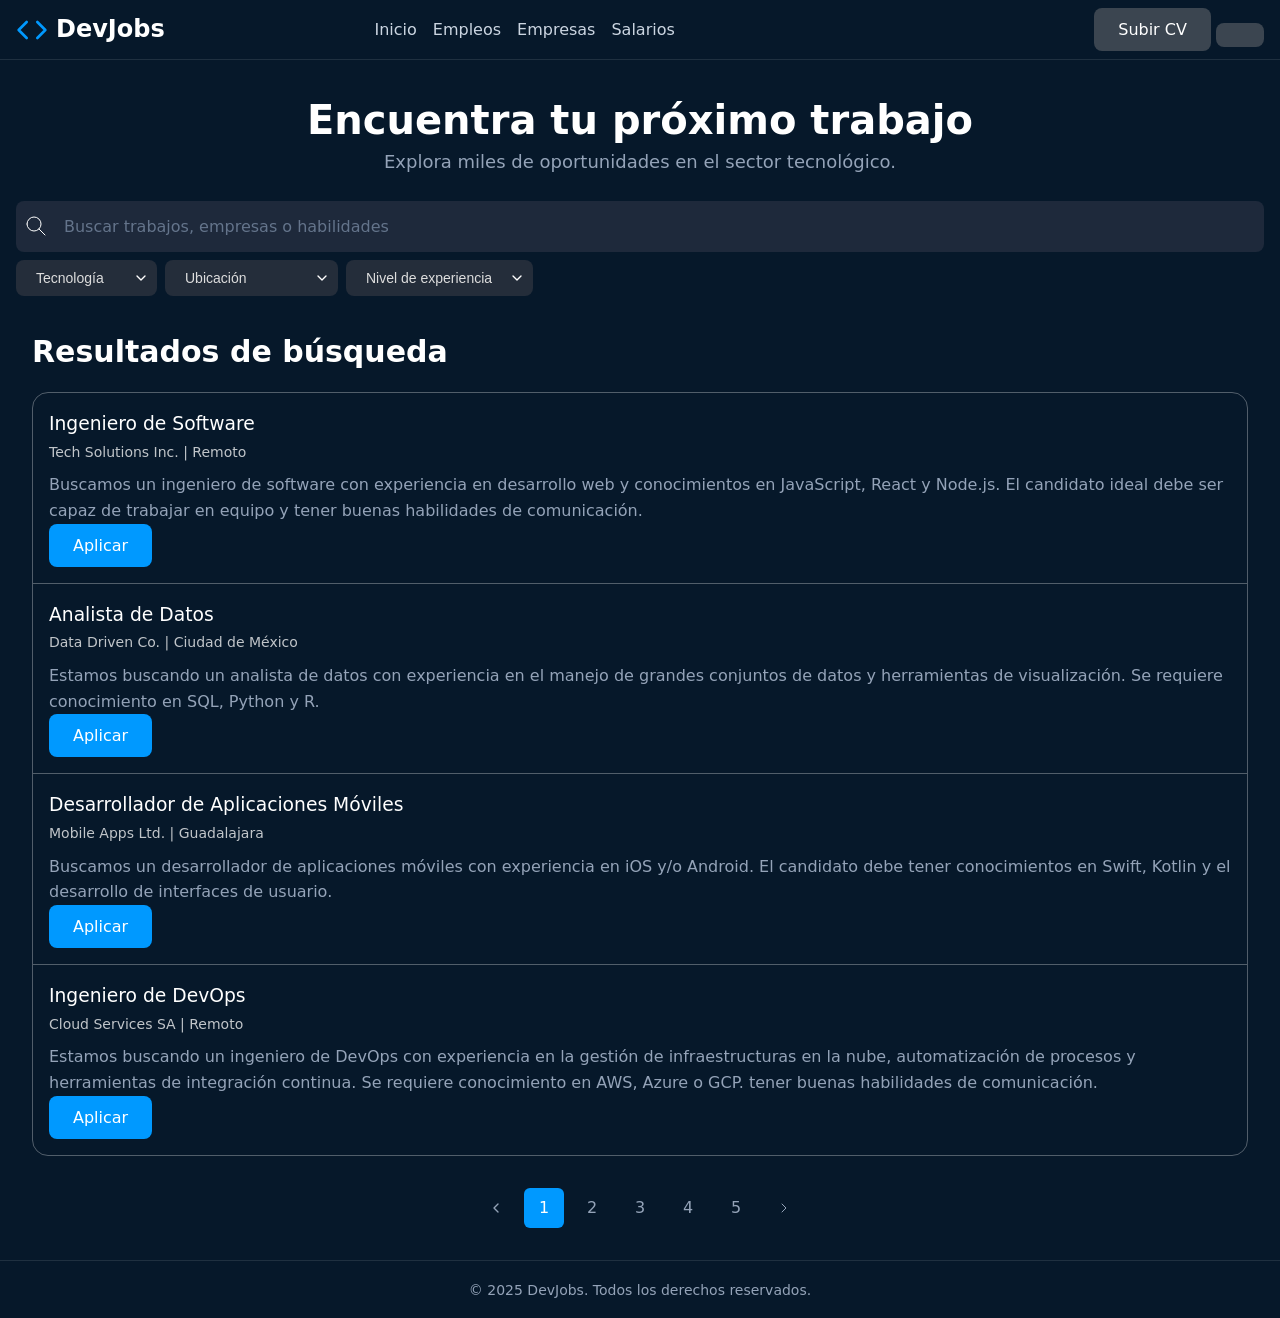
==== pages/empleos.html @ bea372c2 "empleos page and styles" ====
<!doctype html>
<html lang="es">
  <head>
    <title>DevJobs - Empleos</title>
    <meta charset="UTF-8" />
    <meta
      name="description"
      content="Listado con empleos y filtros para encontrar el trabajo de tus sueños."
    />
    <meta
      property="og:title"
      content="DevJobs | Encuentra tu próximo trabajo como desarrollador"
    />
    <meta
      property="og:description"
      content="Únete a la comunidad más grande de desarrolladores y encuentra tu próxima oportunidad."
    />
    <meta property="og:image" content="" />
    <meta property="og:url" content="" />
    <meta property="og:type" content="website" />
    <meta property="og:site_name" content="DevJobs" />
    <meta property="og:locale" content="es_ES" />

    <link rel="stylesheet" href="../css/styles.css" />

    <script type="module" src="./main.js"></script>
  </head>

  <body>
    <header>
      <h1>
        <svg
          fill="none"
          stroke="currentColor"
          stroke-linecap="round"
          stroke-linejoin="round"
          stroke-width="2"
          viewBox="0 0 24 24"
          xmlns="http://www.w3.org/2000/svg"
        >
          <polyline points="16 18 22 12 16 6"></polyline>
          <polyline points="8 6 2 12 8 18"></polyline>
        </svg>
        DevJobs
      </h1>

      <nav>
        <a href="../index.html">Inicio</a>
        <a href="">Empleos</a>
        <a href="./pages/empresas.html">Empresas</a>
        <a href="./pages/salarios.html">Salarios</a>
      </nav>
      <div>
        <devjobs-avatar service="google" username="google.com" size="32">
        </devjobs-avatar>

        <devjobs-avatar service="google" username="netflix.com" size="32">
        </devjobs-avatar>

        <devjobs-avatar service="google" username="vercel.com" size="32">
        </devjobs-avatar>
      </div>
      <div class="">
        <button class="">Subir CV</button>
        <button class=""></button>
      </div>
    </header>

    <main>
      <section class="jobs-search">
        <h1>Encuentra tu próximo trabajo</h1>
        <p>Explora miles de oportunidades en el sector tecnológico.</p>

        <form id="empleos-search-form" role="search">
          <div class="search-bar">
            <svg
              xmlns="http://www.w3.org/2000/svg"
              width="24"
              height="24"
              viewBox="0 0 24 24"
              fill="none"
              stroke="currentColor"
              stroke-width="1"
              stroke-linecap="round"
              stroke-linejoin="round"
              class="icon icon-tabler icons-tabler-outline icon-tabler-search"
            >
              <path stroke="none" d="M0 0h24v24H0z" fill="none" />
              <path d="M10 10m-7 0a7 7 0 1 0 14 0a7 7 0 1 0 -14 0" />
              <path d="M21 21l-6 -6" />
            </svg>

            <input
              name="search"
              id="empleos-search-input"
              required
              type="text"
              placeholder="Buscar trabajos, empresas o habilidades"
            />
          </div>

          <div class="search-filters">
            <select name="technology" id="filter-technology">
              <option value="">Tecnología</option>
              <optgroup label="Tecnologías populares">
                <option value="javascript">JavaScript</option>
                <option value="python">Python</option>
                <option value="react">React</option>
                <option value="nodejs">Node.js</option>
              </optgroup>
              <option value="java">Java</option>
              <hr />
              <option value="csharp">C#</option>
              <option value="c">C</option>
              <option value="c++">C++</option>
              <hr />
              <option value="ruby">Ruby</option>
              <option value="php">PHP</option>
            </select>

            <select name="location" id="filter-location">
              <option value="">Ubicación</option>
              <option value="remoto">Remoto</option>
              <option value="cdmx">Ciudad de México</option>
              <option value="guadalajara">Guadalajara</option>
              <option value="monterrey">Monterrey</option>
              <option value="barcelona">Barcelona</option>
            </select>

            <select name="experience-level" id="filter-experience-level">
              <option value="">Nivel de experiencia</option>
              <option value="junior">Junior</option>
              <option value="mid">Mid-level</option>
              <option value="senior">Senior</option>
              <option value="lead">Lead</option>
            </select>
          </div>
        </form>

        <span id="filter-selected-value"></span>
      </section>

      <section class="jobs-results">
        <div class="jobs-results-container">
          <h2>Resultados de búsqueda</h2>
          <div class="jobs-listings">
            <!-- Aquí se insertan los empleos dinámicamente -->
            <article class="job-listing-card">
              <div class="">
                <h3 class="">Ingeniero de Software</h3>
                <small class="">Tech Solutions Inc. | Remoto</small>
                <p class="">
                  Buscamos un ingeniero de software con experiencia en
                  desarrollo web y conocimientos en JavaScript, React y Node.js.
                  El candidato ideal debe ser capaz de trabajar en equipo y
                  tener buenas habilidades de comunicación.
                </p>
                <div class="">
                  <button class="button-apply-job">Aplicar</button>
                </div>
              </div>
            </article>

            <article class="job-listing-card">
              <div class="">
                <h3 class="">Analista de Datos</h3>
                <small class="">Data Driven Co. | Ciudad de México</small>
                <p class="">
                  Estamos buscando un analista de datos con experiencia en el
                  manejo de grandes conjuntos de datos y herramientas de
                  visualización. Se requiere conocimiento en SQL, Python y R.
                </p>
                <div class="">
                  <button class="button-apply-job">Aplicar</button>
                </div>
              </div>
            </article>

            <article class="job-listing-card">
              <div class="">
                <h3 class="">Desarrollador de Aplicaciones Móviles</h3>
                <small class="">Mobile Apps Ltd. | Guadalajara</small>
                <p class="">
                  Buscamos un desarrollador de aplicaciones móviles con
                  experiencia en iOS y/o Android. El candidato debe tener
                  conocimientos en Swift, Kotlin y el desarrollo de interfaces
                  de usuario.
                </p>
                <div class="">
                  <button class="button-apply-job">Aplicar</button>
                </div>
              </div>
            </article>

            <article class="job-listing-card">
              <div class="">
                <h3 class="">Ingeniero de DevOps</h3>
                <small class="">Cloud Services SA | Remoto</small>
                <p class="">
                  Estamos buscando un ingeniero de DevOps con experiencia en la
                  gestión de infraestructuras en la nube, automatización de
                  procesos y herramientas de integración continua. Se requiere
                  conocimiento en AWS, Azure o GCP. tener buenas habilidades de
                  comunicación.
                </p>
                <div class="">
                  <button class="button-apply-job">Aplicar</button>
                </div>
              </div>
            </article>
          </div>
        </div>
        <nav class="pagination">
          <a href="#"
            ><svg
              width="16"
              height="16"
              viewBox="0 0 24 24"
              fill="none"
              stroke="currentColor"
              stroke-width="2"
              stroke-linecap="round"
              stroke-linejoin="round"
            >
              <path stroke="none" d="M0 0h24v24H0z" fill="none" />
              <path d="M15 6l-6 6l6 6" />
            </svg>
          </a>
          <a class="is-active" href="#">1</a>
          <a href="#">2</a>
          <a href="#">3</a>
          <a href="#">4</a>
          <a href="#">5</a>
          <a href="#"
            ><svg
              width="16"
              height="16"
              viewBox="0 0 24 24"
              fill="none"
              stroke="currentColor"
              stroke-width="1.5"
              stroke-linecap="round"
              stroke-linejoin="round"
              class="icon icon-tabler icons-tabler-outline icon-tabler-chevron-right"
            >
              <path stroke="none" d="M0 0h24v24H0z" fill="none" />
              <path d="M9 6l6 6l-6 6" />
            </svg>
          </a>
        </nav>
      </section>
    </main>

    <footer>
      <small>&copy; 2025 DevJobs. Todos los derechos reservados.</small>
    </footer>
  </body>
</html>
---- css/styles.css ----
* {
  margin: 0;
  padding: 0;
  box-sizing: border-box;
}

:root {
  --primary: #3b4550;
  --primary-dark: #0a3d66;
  --primary-hover: #0d5ba8;
  --primary-light: #09f;
  --background: #06182a;
  --text-primary: #ffffff;
  --text-secondary: #cbd5e1;
  --text-muted: #94a3b8;
  --border: rgba(255, 255, 255, 0.1);
  --card-bg: #1e293b;
  --shadow: rgba(0, 0, 0, 0.3);
  --input-bg: #1e293b;
  --hsla-example: hsla(210, 100%, 56%, 1);
}

@font-face {
  font-family: "Inter Variable";
  font-style: normal;
  font-display: swap;
  font-weight: 100 900;
  src: url(https://cdn.jsdelivr.net/fontsource/fonts/inter:vf@latest/latin-wght-normal.woff2)
    format("woff2-variations");
  unicode-range:
    U+0000-00FF, U+0131, U+0152-0153, U+02BB-02BC, U+02C6, U+02DA, U+02DC,
    U+0304, U+0308, U+0329, U+2000-206F, U+20AC, U+2122, U+2191, U+2193, U+2212,
    U+2215, U+FEFF, U+FFFD;
}

body {
  font-family: system-ui;
  background-color: var(--background);
  color: var(--text-primary);
  min-height: 100vh;
  display: flex;
  flex-direction: column;
  line-height: 1.6;
}

select {
  padding: 0.625rem 1.25rem;
  background-color: #242d3a;
  border: 0;
  border-radius: 0.5rem;
  font-size: 0.875rem;
  color: #ddd;
  cursor: pointer;
  transition: all 0.2s;
  appearance: none;
  background-image: url("data:image/svg+xml,%3Csvg xmlns='http://www.w3.org/2000/svg' width='16' height='16' viewBox='0 0 24 24' fill='none' stroke='white' stroke-width='2' stroke-linecap='round' stroke-linejoin='round'%3E%3Cpolyline points='6 9 12 15 18 9'/%3E%3C/svg%3E");
  background-repeat: no-repeat;
  background-position: right 0.5rem center;
  padding-right: 2.5rem;

  &:hover {
    background-color: var(--primary-hover);
    color: white;
  }

  &:focus {
    outline: 2px solid #1173d4;
    outline-offset: 2px;
  }
}

/* Títulos principales */
h1 {
  font-size: 1.5rem;
  line-height: 1.2;
  text-wrap: balance;
  display: flex;
  align-items: center;
  gap: 0.5rem;

  svg {
    width: 2rem;
    height: 2rem;
    color: var(--primary-light);
  }
}

h1 + p {
  text-wrap: balance;
  margin-bottom: 2rem;
}

/* Header */
header {
  border-bottom: 1px solid var(--border);
  background: var(--background);
  padding: 0.5rem 1rem;
  display: flex;
  align-items: center;
  justify-content: space-between;
  gap: 2rem;

  h2 {
    font-size: 1.25rem;
    font-weight: 700;
    color: var(--text-primary);
  }
}

/* Navegación del header a otras páginas */
nav {
  align-items: center;
  gap: 1rem;
  display: flex;

  a {
    text-decoration: none;
    color: var(--text-secondary);
    transition: color 0.2s;
    font-weight: 500;

    &:hover,
    &:focus {
      color: var(--primary);
      outline: none;
    }
  }
}

/* Botones del Header */
header div a {
  padding: 0.5rem 1rem;
  border-radius: 0.5rem;
  background-color: #334155;
  color: var(--text-primary);
  display: inline-block;
  font-size: 0.875rem;
  font-weight: 700;
  text-decoration: none;
  /* TODO */
}

/* Hero */
main > section:nth-child(1) {
  height: 500px;
  text-align: center;
  display: flex;
  flex-direction: column;
  justify-content: center;
  align-items: center;

  h1 {
    padding-top: 36px;
  }

  & > img {
    position: absolute;
    width: 100%;
    height: 100%;
    object-fit: cover;
    z-index: -1;
    left: 0;
    right: 0;
    mask-image: linear-gradient(
      to bottom,
      rgba(16, 25, 34, 1) 5%,
      rgba(16, 25, 34, 0) 80%
    );
  }
}

/* Formulario de Búsqueda */
form {
  max-width: 42rem;
  width: 100%;
  margin: 0 auto;
  padding-inline: 1rem;
}

form > div {
  display: flex;
  align-items: center;
  background-color: var(--input-bg);
  border-radius: 0.5rem;
  box-shadow: 0 10px 15px -3px var(--shadow);
  padding: 0.5rem;
  gap: 0.5rem;
}

form span {
  padding-left: 0.75rem;
  color: var(--text-muted);
  display: flex;
  align-items: center;
  flex-shrink: 0;
}

form input[type="text"] {
  flex: 1;
  background: transparent;
  border: none;
  outline: none;
  color: var(--text-primary);
  padding: 0.75rem 0.5rem;
  font-size: 1rem;
  font-family: inherit;
}

form input[type="text"]::placeholder {
  color: #64748b;
}

button {
  padding: 0.75rem 1.5rem;
  border-radius: 0.5rem;
  background-color: var(--primary);
  color: white;
  font-weight: 400;
  border: none;
  cursor: pointer;
  transition: all 0.2s;
  font-family: inherit;
  font-size: 1rem;
  white-space: nowrap;

  &:hover, /* pseudo-clase que significa que el ratón está encima */
  &:focus {
    /* pseudo-clase que significa que el elemento tiene el foco */
    background-color: var(--primary-hover);
    outline: 2px solid white;
    outline-offset: 2px;
  }

  &:active {
    transform: scale(0.9);
  }

  &:disabled {
    opacity: 0.5;
    pointer-events: none;
  }
}

/* Features Section */
main > section:nth-child(2) {
  padding-inline: 1rem;
  background-color: var(--background);
  padding-top: 2rem;

  & > header {
    gap: 2px;
    flex-direction: column;

    h2 {
      margin-bottom: 0;
    }

    p {
      opacity: 0.75;
    }
  }

  & > div {
    max-width: 1280px;
    margin: 0 auto;
  }
}

main > section:nth-child(2) h2 {
  font-size: 1.875rem;
  font-weight: 700;
  color: var(--text-primary);
  margin-bottom: 1rem;
}

main > section:nth-child(2) > div > div:first-child > p {
  font-size: 1.125rem;
  color: var(--text-muted);
  max-width: 42rem;
  margin: 0 auto;
}

/* Grid de Features */
main > section:nth-child(2) footer {
  display: grid;
  grid-template-columns: repeat(auto-fit, minmax(280px, 1fr));
  gap: 16px;
}

/* Footer */
footer {
  background-color: var(--background);
  border-top: 1px solid var(--border);
  text-align: center;
  padding: 16px;

  small {
    color: var(--text-muted);
    font-size: 0.875rem;
  }
}

/* Feature Cards */
article {
  background-color: var(--card-bg);
  padding: 2rem;
  margin-bottom: 16px;
  border-radius: 0.5rem;
  box-shadow: 0px 1px 3px 0px rgba(0, 0, 0, 0.5);

  svg {
    color: var(--primary-light);
    background: rgba(0, 153, 255, 0.3);
    width: 64px;
    height: 64px;
    border-radius: 100%;
    padding: 16px;
  }

  p {
    color: var(--text-muted);
  }

  h3 {
    font-weight: 500;
  }
}

.jobs-results-container {
  max-width: 1280px;
  margin: 0 auto;
  padding-inline: 1rem;
}

/* Jobs Search */
.jobs-search {
  margin: 0;
  padding: 0;
  height: auto !important;

  h1 {
    font-size: 2.5rem;
    margin-bottom: 0.25rem;
  }

  p {
    font-size: 1.125rem;
    color: var(--text-muted);
    margin-bottom: 1.5rem;
  }

  .search-bar {
    background: var(--input-bg);
    padding: 0.25rem 0.5rem;
  }

  .search-filters {
    display: flex;
    flex-wrap: wrap;
    margin-top: 0.5rem;
  }

  form {
    width: 100%;
    max-width: 1280px;
  }

  form div {
    background: none;
    box-shadow: none;
    padding: 0;
  }
}

.jobs-listings {
  border: 1px solid rgba(255, 255, 255, 0.3);
  border-radius: 1rem;

  .job-listing-card {
    background: none;
    box-shadow: none;
    border-radius: 0;
    border-bottom: 1px solid rgba(255, 255, 255, 0.3);
    margin: 0;

    display: flex; /* valor original */
    align-items: start;
    gap: 1rem;
    padding: 1rem;

    &.is-hidden {
      display: none;
    }

    small {
      font-size: 0.875rem;
      opacity: 0.75;
    }

    .button-apply-job {
      background: #09f;

      &.is-applied {
        background: #4caf50;
        pointer-events: none;
      }
    }
    p {
      margin-top: 0.5rem;
    }

    &:last-child {
      border-bottom: none;
    }
  }
}

.pagination {
  display: flex;
  justify-content: center;
  gap: 0.5rem;
  margin-block: 2rem;

  a {
    display: flex;
    align-items: center;
    justify-content: center;
    width: 2.5rem;
    height: 2.5rem;
    text-decoration: none;
    color: var(--text-muted);
    border-radius: 0.375rem;
    transition: all 0.3s;

    &:hover,
    &:focus {
      background-color: #fff;
    }

    &:active {
      transform: scale(0.9);
    }

    &.is-active {
      background-color: var(--primary-light);
      color: white;
      pointer-events: none;
    }
  }
}

.button-apply-job {
  background: #09f;

  &.is-applied {
    background: #4caf50;
    pointer-events: none;
  }
}
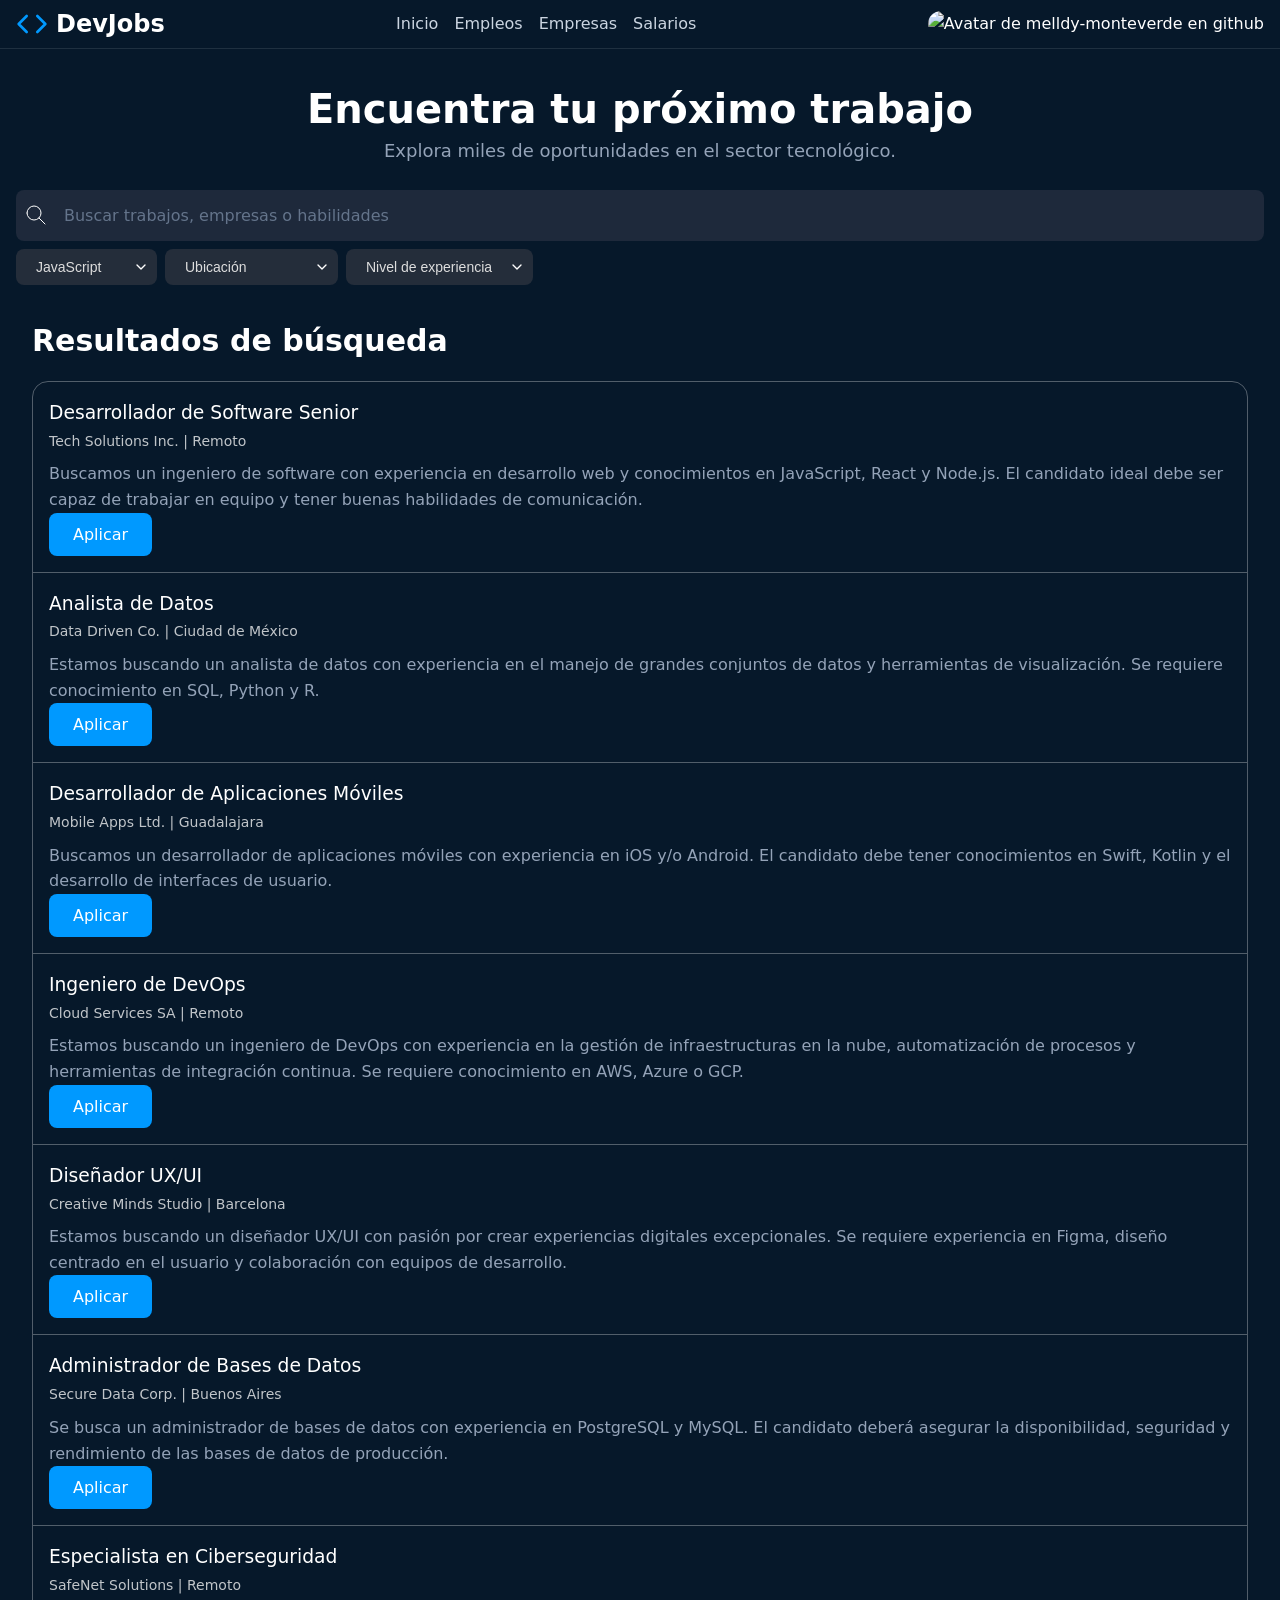
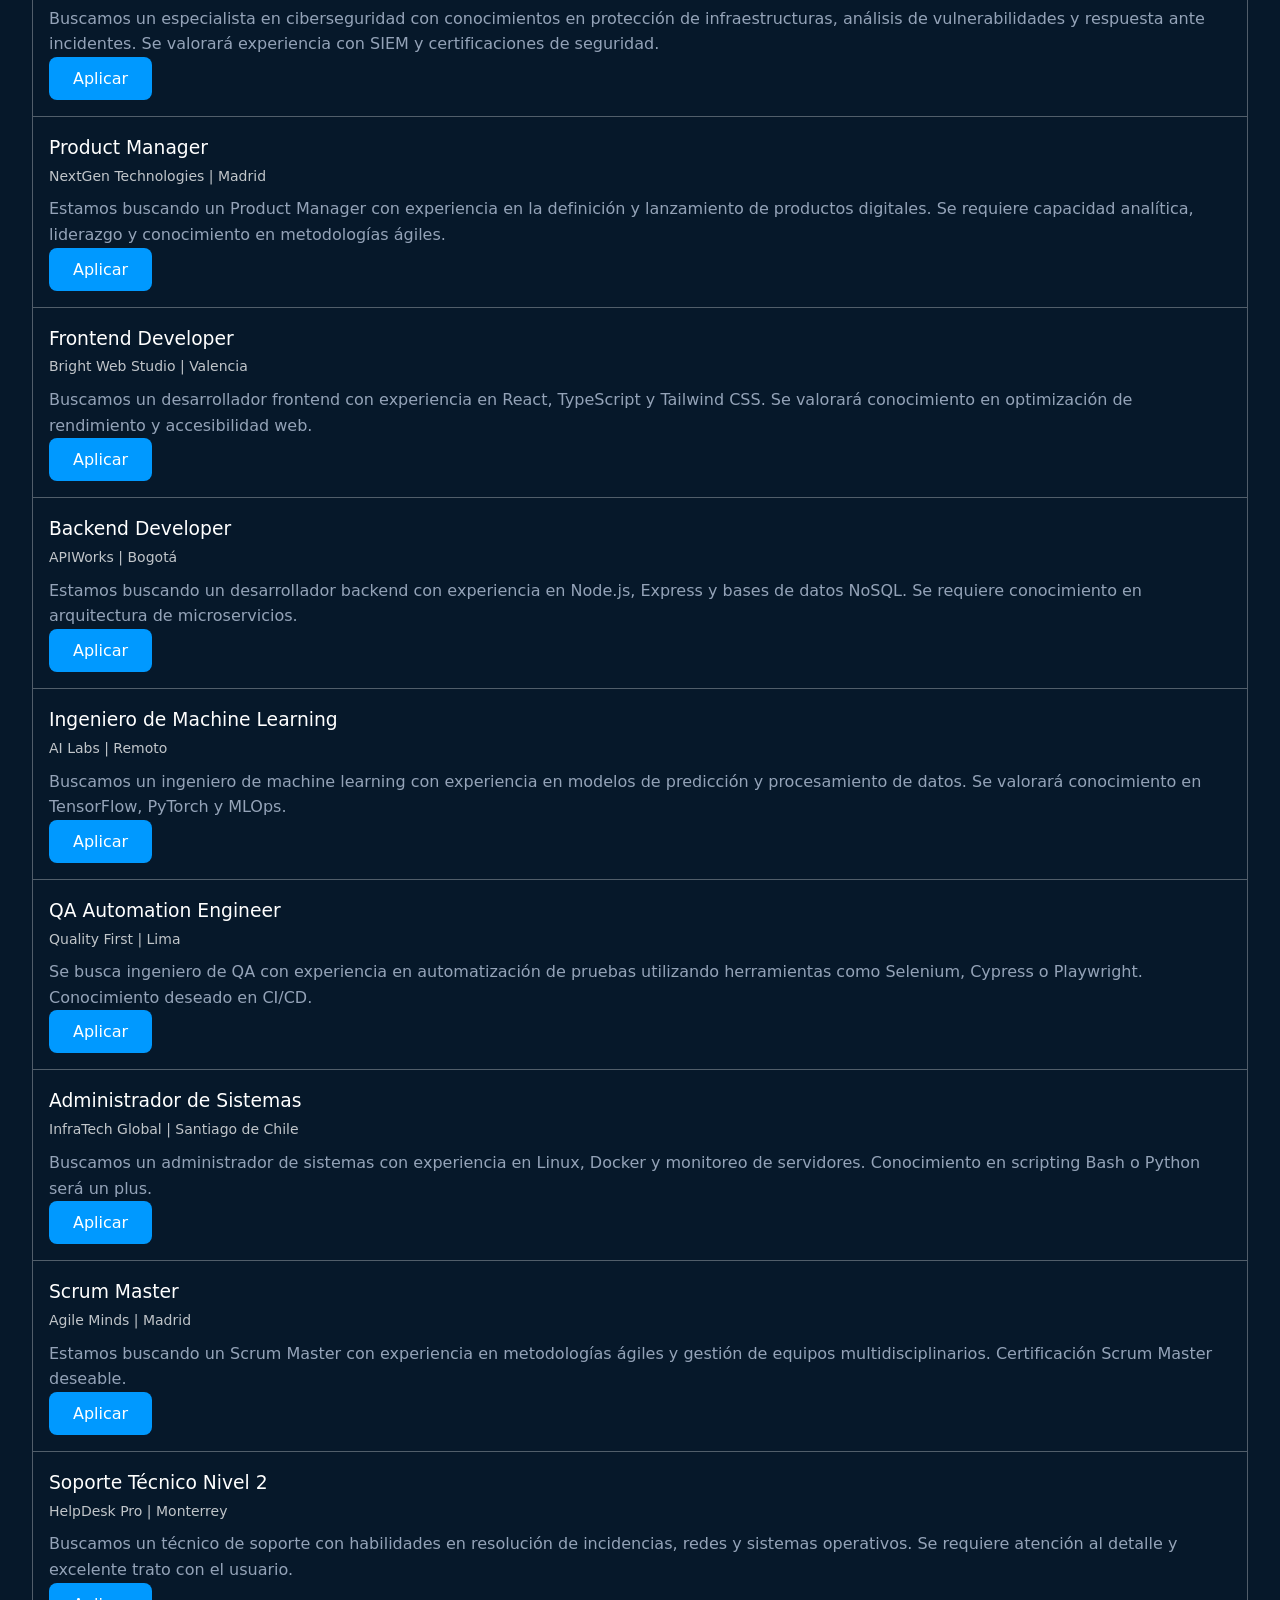
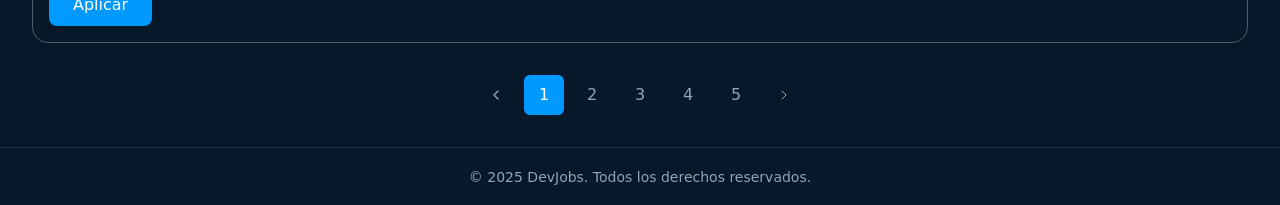
==== commit 389b76b6: "add js and pages" ====
--- a/pages/empleos.html
+++ b/pages/empleos.html
@@ -22,8 +22,7 @@
     <meta property="og:locale" content="es_ES" />
 
     <link rel="stylesheet" href="../css/styles.css" />
-
-    <script type="module" src="./main.js"></script>
+    <script type="module" src="../js/index.js"></script>
   </head>
 
   <body>
@@ -50,19 +49,9 @@
         <a href="./pages/empresas.html">Empresas</a>
         <a href="./pages/salarios.html">Salarios</a>
       </nav>
-      <div>
-        <devjobs-avatar service="google" username="google.com" size="32">
-        </devjobs-avatar>
-
-        <devjobs-avatar service="google" username="netflix.com" size="32">
-        </devjobs-avatar>
-
-        <devjobs-avatar service="google" username="vercel.com" size="32">
-        </devjobs-avatar>
-      </div>
-      <div class="">
-        <button class="">Subir CV</button>
-        <button class=""></button>
+      
+      <div class="icons-avatar-container">
+        <devjobs-avatar class="" service="github" username="melldy-monteverde" size="40"></devjobs-avatar>
       </div>
     </header>
 
@@ -101,19 +90,20 @@
 
           <div class="search-filters">
             <select name="technology" id="filter-technology">
-              <option value="">Tecnología</option>
+              <opton value="">Tecnología</option>
               <optgroup label="Tecnologías populares">
                 <option value="javascript">JavaScript</option>
                 <option value="python">Python</option>
                 <option value="react">React</option>
-                <option value="nodejs">Node.js</option>
+                <option value="node">Node.js</option>
+                <option value="mobile">Mobile</option>
               </optgroup>
               <option value="java">Java</option>
-              <hr />
+
               <option value="csharp">C#</option>
               <option value="c">C</option>
               <option value="c++">C++</option>
-              <hr />
+
               <option value="ruby">Ruby</option>
               <option value="php">PHP</option>
             </select>
@@ -125,6 +115,8 @@
               <option value="guadalajara">Guadalajara</option>
               <option value="monterrey">Monterrey</option>
               <option value="barcelona">Barcelona</option>
+              <option value="madrid">Madrid</option>
+              <option value="bsas">Buenos Aires</option>
             </select>
 
             <select name="experience-level" id="filter-experience-level">
@@ -143,74 +135,11 @@
       <section class="jobs-results">
         <div class="jobs-results-container">
           <h2>Resultados de búsqueda</h2>
-          <div class="jobs-listings">
+          <div id="jobs-container" class="jobs-listings">
             <!-- Aquí se insertan los empleos dinámicamente -->
-            <article class="job-listing-card">
-              <div class="">
-                <h3 class="">Ingeniero de Software</h3>
-                <small class="">Tech Solutions Inc. | Remoto</small>
-                <p class="">
-                  Buscamos un ingeniero de software con experiencia en
-                  desarrollo web y conocimientos en JavaScript, React y Node.js.
-                  El candidato ideal debe ser capaz de trabajar en equipo y
-                  tener buenas habilidades de comunicación.
-                </p>
-                <div class="">
-                  <button class="button-apply-job">Aplicar</button>
-                </div>
-              </div>
-            </article>
-
-            <article class="job-listing-card">
-              <div class="">
-                <h3 class="">Analista de Datos</h3>
-                <small class="">Data Driven Co. | Ciudad de México</small>
-                <p class="">
-                  Estamos buscando un analista de datos con experiencia en el
-                  manejo de grandes conjuntos de datos y herramientas de
-                  visualización. Se requiere conocimiento en SQL, Python y R.
-                </p>
-                <div class="">
-                  <button class="button-apply-job">Aplicar</button>
-                </div>
-              </div>
-            </article>
-
-            <article class="job-listing-card">
-              <div class="">
-                <h3 class="">Desarrollador de Aplicaciones Móviles</h3>
-                <small class="">Mobile Apps Ltd. | Guadalajara</small>
-                <p class="">
-                  Buscamos un desarrollador de aplicaciones móviles con
-                  experiencia en iOS y/o Android. El candidato debe tener
-                  conocimientos en Swift, Kotlin y el desarrollo de interfaces
-                  de usuario.
-                </p>
-                <div class="">
-                  <button class="button-apply-job">Aplicar</button>
-                </div>
-              </div>
-            </article>
-
-            <article class="job-listing-card">
-              <div class="">
-                <h3 class="">Ingeniero de DevOps</h3>
-                <small class="">Cloud Services SA | Remoto</small>
-                <p class="">
-                  Estamos buscando un ingeniero de DevOps con experiencia en la
-                  gestión de infraestructuras en la nube, automatización de
-                  procesos y herramientas de integración continua. Se requiere
-                  conocimiento en AWS, Azure o GCP. tener buenas habilidades de
-                  comunicación.
-                </p>
-                <div class="">
-                  <button class="button-apply-job">Aplicar</button>
-                </div>
-              </div>
-            </article>
           </div>
         </div>
-        <nav class="pagination">
+        <nav class="pagination" id="pagination">
           <a href="#"
             ><svg
               width="16"
--- a/css/styles.css
+++ b/css/styles.css
@@ -67,6 +67,10 @@
     outline: 2px solid #1173d4;
     outline-offset: 2px;
   }
+
+  option {
+    background-color: var(--input-bg);
+  }
 }
 
 /* Títulos principales */
@@ -223,9 +227,8 @@
   font-size: 1rem;
   white-space: nowrap;
 
-  &:hover, /* pseudo-clase que significa que el ratón está encima */
+  &:hover,
   &:focus {
-    /* pseudo-clase que significa que el elemento tiene el foco */
     background-color: var(--primary-hover);
     outline: 2px solid white;
     outline-offset: 2px;
@@ -326,7 +329,8 @@
   }
 }
 
-.jobs-results-container {
+.jobs-results-container,
+.jobs-detail-container {
   max-width: 1280px;
   margin: 0 auto;
   padding-inline: 1rem;
@@ -385,6 +389,7 @@
 
     display: flex; /* valor original */
     align-items: start;
+    justify-content: space-between;
     gap: 1rem;
     padding: 1rem;
 
@@ -457,3 +462,209 @@
     pointer-events: none;
   }
 }
+
+.jobs-details {
+  padding: 5rem 0;
+  min-height: 100vh;
+  background: linear-gradient(180deg, #07111f 0%, #040b16 100%);
+  color: #ffffff;
+
+  .container {
+    width: min(1100px, 90%);
+    margin: 0 auto;
+  }
+
+  /* =========================
+     BREADCRUMB
+  ========================== */
+
+  .jobs-details-breadcrumb {
+    a {
+      text-decoration: none;
+    }
+
+    display: flex;
+    align-items: center;
+    gap: 0.75rem;
+
+    margin-bottom: 4rem;
+
+    font-size: 0.95rem;
+    color: #8b95a7;
+
+    a {
+      transition: color 0.2s ease;
+    }
+
+    a:hover {
+      color: #1f7aff;
+    }
+  }
+
+  /* =========================
+     HEADER
+  ========================== */
+
+  .jobs-details-header {
+    display: flex;
+    align-items: flex-start;
+    justify-content: space-between;
+    gap: 2rem;
+
+    margin-bottom: 4rem;
+
+    .jobs-details-info {
+      .jobs-details-title {
+        margin-bottom: 1rem;
+
+        font-size: clamp(2.8rem, 5vw, 4.2rem);
+        font-weight: 800;
+        line-height: 1.1;
+      }
+
+      .jobs-details-company {
+        color: #9ca7b8;
+        font-size: 1.25rem;
+      }
+    }
+
+    .btn-primary {
+      flex-shrink: 0;
+    }
+  }
+
+  /* =========================
+     CONTENT
+  ========================== */
+
+  .jobs-details-content {
+    max-width: 860px;
+
+    .jobs-details-section {
+      margin-bottom: 4rem;
+
+      .jobs-details-section-title {
+        margin-bottom: 1.8rem;
+
+        font-size: 2rem;
+        font-weight: 700;
+      }
+
+      .jobs-details-text {
+        text-align: justify;
+        margin-bottom: 1.5rem;
+
+        color: #d0d7e2;
+        font-size: 1.1rem;
+        line-height: 1.9;
+      }
+
+      /* =========================
+         LIST
+      ========================== */
+
+      .jobs-details-list {
+        display: flex;
+        flex-direction: column;
+        gap: 1.4rem;
+
+        .jobs-details-list-item {
+          display: flex;
+          align-items: flex-start;
+          gap: 1rem;
+
+          color: #d0d7e2;
+          font-size: 1.05rem;
+          line-height: 1.8;
+
+          .jobs-details-list-icon {
+            flex-shrink: 0;
+
+            width: 24px;
+            height: 24px;
+
+            margin-top: 0.15rem;
+
+            color: #1f7aff;
+          }
+        }
+      }
+    }
+  }
+
+  /* =========================
+     FOOTER
+  ========================== */
+
+  .jobs-details-footer {
+    display: flex;
+    justify-content: flex-end;
+
+    margin-top: 4rem;
+    padding-top: 2rem;
+
+    border-top: 1px solid rgba(255, 255, 255, 0.08);
+  }
+
+  /* =========================
+     RESPONSIVE
+  ========================== */
+
+  @media (max-width: 992px) {
+    .jobs-details-header {
+      flex-direction: column;
+      align-items: flex-start;
+    }
+  }
+
+  @media (max-width: 768px) {
+    padding: 4rem 0;
+
+    .jobs-details-breadcrumb {
+      margin-bottom: 3rem;
+      flex-wrap: wrap;
+    }
+
+    .jobs-details-header {
+      margin-bottom: 3rem;
+
+      .jobs-details-info {
+        .jobs-details-title {
+          font-size: 2.4rem;
+        }
+
+        .jobs-details-company {
+          font-size: 1rem;
+        }
+      }
+    }
+
+    .jobs-details-content {
+      .jobs-details-section {
+        margin-bottom: 3rem;
+
+        .jobs-details-section-title {
+          font-size: 1.7rem;
+        }
+
+        .jobs-details-text {
+          font-size: 1rem;
+        }
+
+        .jobs-details-list {
+          .jobs-details-list-item {
+            font-size: 1rem;
+          }
+        }
+      }
+    }
+
+    .jobs-details-footer {
+      justify-content: center;
+    }
+
+    .btn-primary {
+      width: 100%;
+    }
+  }
+}
